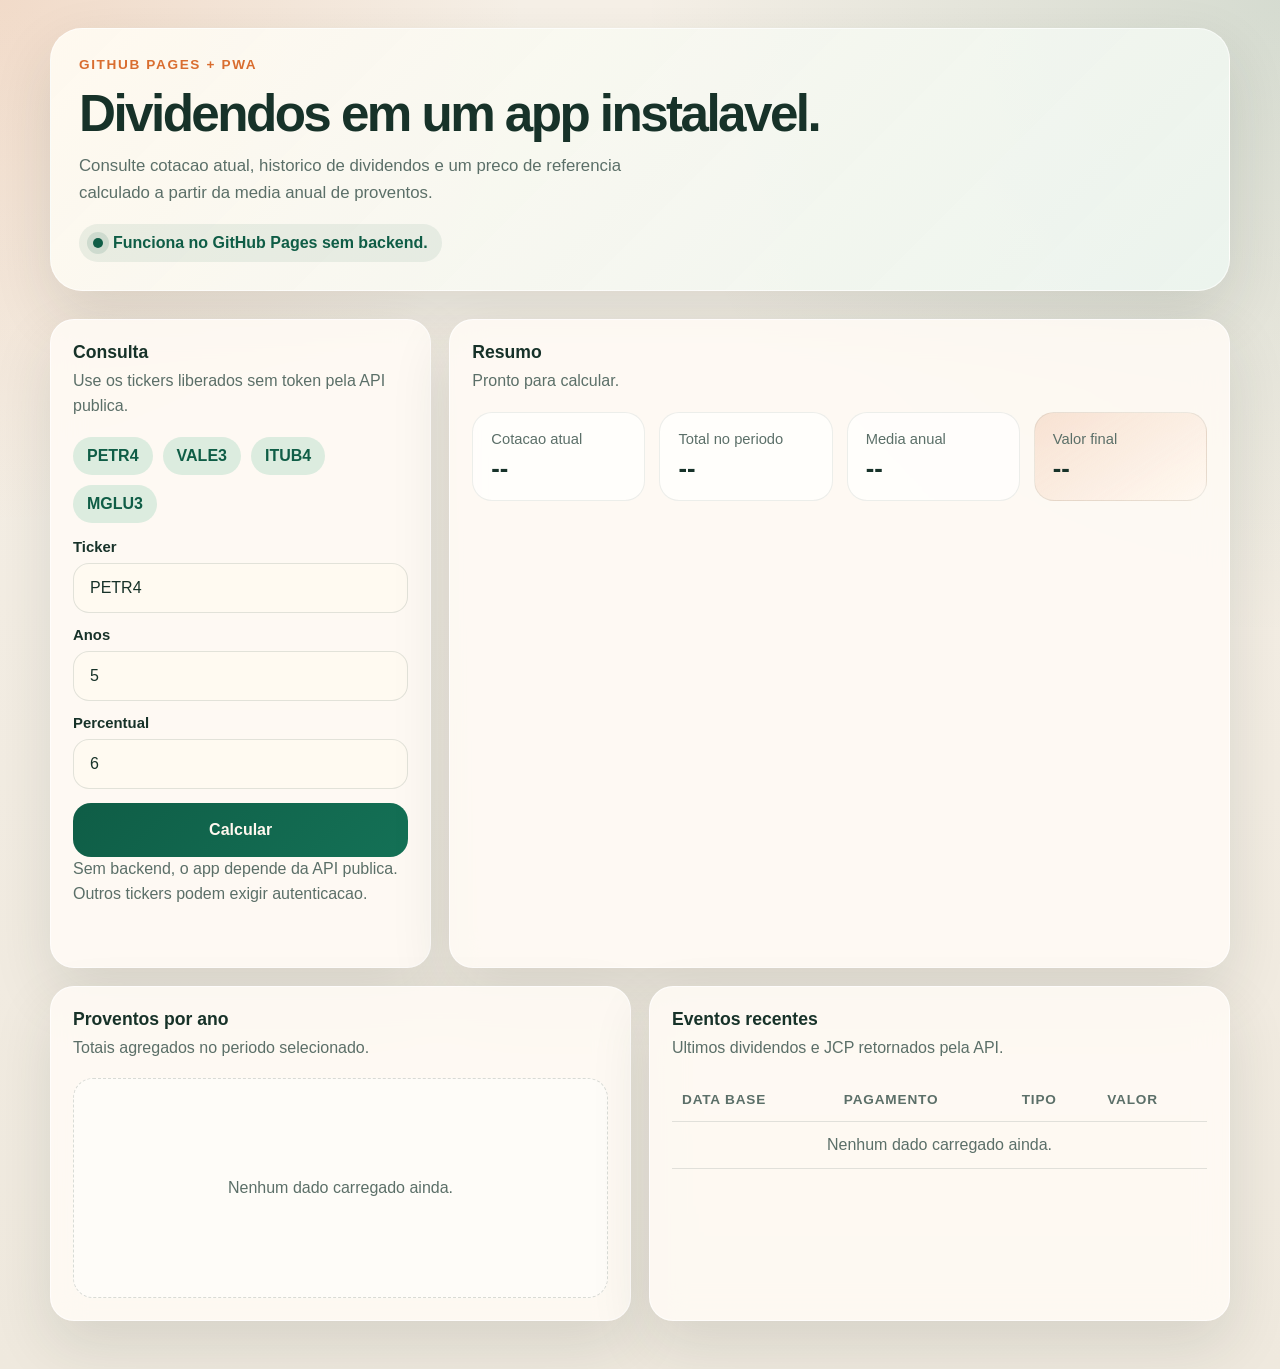
==== index.html @ 537c9e41 "Transforma projeto em app PWA para GitHub Pages" ====
<!doctype html>
<html lang="pt-BR">
  <head>
    <meta charset="UTF-8" />
    <meta name="viewport" content="width=device-width, initial-scale=1.0" />
    <title>Dividendos PWA</title>
    <meta
      name="description"
      content="App PWA para analisar historico de dividendos de acoes brasileiras."
    />
    <meta name="theme-color" content="#0f5d46" />
    <link rel="manifest" href="./manifest.webmanifest" />
    <link rel="icon" href="./assets/icon.svg" type="image/svg+xml" />
    <link rel="stylesheet" href="./styles.css" />
    <script type="module" src="./app.js"></script>
  </head>
  <body>
    <div class="page-shell">
      <header class="hero">
        <p class="eyebrow">GitHub Pages + PWA</p>
        <div class="hero-copy">
          <h1>Dividendos em um app instalavel.</h1>
          <p class="hero-text">
            Consulte cotacao atual, historico de dividendos e um preco de
            referencia calculado a partir da media anual de proventos.
          </p>
        </div>
        <div class="hero-note">
          <span class="status-dot" aria-hidden="true"></span>
          Funciona no GitHub Pages sem backend.
        </div>
      </header>

      <main class="layout">
        <section class="panel form-panel">
          <div class="panel-head">
            <h2>Consulta</h2>
            <p>Use os tickers liberados sem token pela API publica.</p>
          </div>

          <div class="ticker-pills" id="ticker-pills" aria-label="Tickers sugeridos"></div>

          <form id="quote-form" class="quote-form">
            <label class="field">
              <span>Ticker</span>
              <input
                id="ticker"
                name="ticker"
                type="text"
                inputmode="text"
                autocomplete="off"
                maxlength="8"
                placeholder="PETR4"
                value="PETR4"
                required
              />
            </label>

            <label class="field">
              <span>Anos</span>
              <input
                id="years"
                name="years"
                type="number"
                min="1"
                max="20"
                step="1"
                value="5"
                required
              />
            </label>

            <label class="field">
              <span>Percentual</span>
              <input
                id="percent"
                name="percent"
                type="number"
                min="1"
                max="100"
                step="1"
                value="6"
                required
              />
            </label>

            <button class="primary-button" type="submit" id="submit-button">
              Calcular
            </button>
          </form>

          <p class="caption">
            Sem backend, o app depende da API publica. Outros tickers podem
            exigir autenticacao.
          </p>

          <div id="feedback" class="feedback" role="status" aria-live="polite"></div>
        </section>

        <section class="panel metrics-panel">
          <div class="panel-head">
            <h2>Resumo</h2>
            <p id="summary-title">Pronto para calcular.</p>
          </div>

          <div class="metrics-grid" id="metrics-grid">
            <article class="metric-card">
              <span class="metric-label">Cotacao atual</span>
              <strong class="metric-value">--</strong>
            </article>
            <article class="metric-card">
              <span class="metric-label">Total no periodo</span>
              <strong class="metric-value">--</strong>
            </article>
            <article class="metric-card">
              <span class="metric-label">Media anual</span>
              <strong class="metric-value">--</strong>
            </article>
            <article class="metric-card accent-card">
              <span class="metric-label">Valor final</span>
              <strong class="metric-value">--</strong>
            </article>
          </div>

          <div class="details-grid" id="details-grid"></div>
        </section>

        <section class="panel chart-panel">
          <div class="panel-head">
            <h2>Proventos por ano</h2>
            <p>Totais agregados no periodo selecionado.</p>
          </div>
          <div id="year-bars" class="year-bars empty-state">
            Nenhum dado carregado ainda.
          </div>
        </section>

        <section class="panel table-panel">
          <div class="panel-head">
            <h2>Eventos recentes</h2>
            <p>Ultimos dividendos e JCP retornados pela API.</p>
          </div>
          <div class="table-wrap">
            <table>
              <thead>
                <tr>
                  <th>Data base</th>
                  <th>Pagamento</th>
                  <th>Tipo</th>
                  <th>Valor</th>
                </tr>
              </thead>
              <tbody id="events-body">
                <tr>
                  <td colspan="4" class="empty-row">Nenhum dado carregado ainda.</td>
                </tr>
              </tbody>
            </table>
          </div>
        </section>
      </main>
    </div>
  </body>
</html>
---- styles.css ----
:root {
  --bg: #f2eee5;
  --panel: rgba(255, 251, 245, 0.88);
  --panel-strong: #fffaf1;
  --text: #173229;
  --muted: #5b6f68;
  --line: rgba(23, 50, 41, 0.12);
  --brand: #0f5d46;
  --brand-soft: #dcecdf;
  --accent: #d96d2f;
  --shadow: 0 24px 60px rgba(36, 50, 45, 0.12);
  --radius: 24px;
  --radius-sm: 16px;
}

* {
  box-sizing: border-box;
}

html {
  background:
    radial-gradient(circle at top left, rgba(217, 109, 47, 0.16), transparent 28%),
    radial-gradient(circle at top right, rgba(15, 93, 70, 0.14), transparent 34%),
    linear-gradient(180deg, #f6f0e7 0%, #efe9de 100%);
  color: var(--text);
  font-family: "Avenir Next", "Segoe UI", sans-serif;
}

body {
  margin: 0;
  min-height: 100vh;
}

.page-shell {
  width: min(1180px, calc(100% - 32px));
  margin: 0 auto;
  padding: 28px 0 48px;
}

.hero {
  display: grid;
  gap: 18px;
  margin-bottom: 28px;
  padding: 28px;
  background: linear-gradient(135deg, rgba(255, 250, 241, 0.96), rgba(236, 245, 239, 0.92));
  border: 1px solid rgba(255, 255, 255, 0.65);
  border-radius: 32px;
  box-shadow: var(--shadow);
}

.eyebrow {
  margin: 0;
  color: var(--accent);
  font-size: 0.85rem;
  font-weight: 700;
  letter-spacing: 0.12em;
  text-transform: uppercase;
}

.hero-copy h1 {
  margin: 0;
  font-size: clamp(2.3rem, 4vw, 4.7rem);
  line-height: 0.95;
  letter-spacing: -0.05em;
}

.hero-text {
  max-width: 64ch;
  margin: 14px 0 0;
  color: var(--muted);
  font-size: 1.05rem;
  line-height: 1.6;
}

.hero-note {
  display: inline-flex;
  align-items: center;
  gap: 10px;
  width: fit-content;
  padding: 10px 14px;
  border-radius: 999px;
  background: rgba(15, 93, 70, 0.08);
  color: var(--brand);
  font-weight: 700;
}

.status-dot {
  width: 10px;
  height: 10px;
  border-radius: 999px;
  background: var(--brand);
  box-shadow: 0 0 0 6px rgba(15, 93, 70, 0.12);
}

.layout {
  display: grid;
  grid-template-columns: repeat(12, minmax(0, 1fr));
  gap: 18px;
}

.panel {
  padding: 22px;
  background: var(--panel);
  border: 1px solid rgba(255, 255, 255, 0.7);
  border-radius: var(--radius);
  box-shadow: var(--shadow);
  backdrop-filter: blur(16px);
}

.panel-head {
  margin-bottom: 18px;
}

.panel-head h2 {
  margin: 0 0 6px;
  font-size: 1.1rem;
}

.panel-head p,
.caption {
  margin: 0;
  color: var(--muted);
  line-height: 1.55;
}

.form-panel {
  grid-column: span 4;
}

.metrics-panel,
.chart-panel,
.table-panel {
  grid-column: span 8;
}

.chart-panel,
.table-panel {
  grid-column: span 6;
}

.ticker-pills {
  display: flex;
  flex-wrap: wrap;
  gap: 10px;
  margin-bottom: 16px;
}

.ticker-pill {
  border: 0;
  border-radius: 999px;
  padding: 10px 14px;
  background: var(--brand-soft);
  color: var(--brand);
  font: inherit;
  font-weight: 700;
  cursor: pointer;
  transition: transform 140ms ease, background 140ms ease;
}

.ticker-pill:hover,
.ticker-pill:focus-visible {
  transform: translateY(-1px);
  background: #cfe5d5;
  outline: none;
}

.quote-form {
  display: grid;
  gap: 14px;
}

.field {
  display: grid;
  gap: 8px;
}

.field span {
  font-size: 0.93rem;
  font-weight: 700;
}

.field input {
  width: 100%;
  min-height: 50px;
  border: 1px solid var(--line);
  border-radius: var(--radius-sm);
  padding: 0 16px;
  background: var(--panel-strong);
  color: var(--text);
  font: inherit;
}

.field input:focus-visible {
  outline: 2px solid rgba(15, 93, 70, 0.18);
  border-color: rgba(15, 93, 70, 0.4);
}

.primary-button {
  min-height: 54px;
  border: 0;
  border-radius: 18px;
  background: linear-gradient(135deg, var(--brand), #147156);
  color: #fff8ef;
  font: inherit;
  font-weight: 800;
  cursor: pointer;
  transition: transform 140ms ease, opacity 140ms ease;
}

.primary-button:hover,
.primary-button:focus-visible {
  transform: translateY(-1px);
  outline: none;
}

.primary-button:disabled {
  cursor: progress;
  opacity: 0.72;
  transform: none;
}

.feedback {
  min-height: 24px;
  margin-top: 14px;
  color: var(--muted);
  line-height: 1.5;
}

.feedback.error {
  color: #a43d23;
}

.metrics-grid {
  display: grid;
  grid-template-columns: repeat(4, minmax(0, 1fr));
  gap: 14px;
}

.metric-card {
  display: grid;
  gap: 8px;
  padding: 18px;
  border-radius: 20px;
  background: rgba(255, 255, 255, 0.62);
  border: 1px solid rgba(23, 50, 41, 0.08);
}

.accent-card {
  background: linear-gradient(145deg, rgba(217, 109, 47, 0.16), rgba(255, 248, 240, 0.86));
}

.metric-label {
  color: var(--muted);
  font-size: 0.92rem;
}

.metric-value {
  font-size: clamp(1.35rem, 2vw, 2rem);
  line-height: 1.05;
}

.details-grid {
  display: grid;
  grid-template-columns: repeat(3, minmax(0, 1fr));
  gap: 14px;
  margin-top: 16px;
}

.detail-card {
  padding: 16px;
  border-radius: 18px;
  background: rgba(255, 255, 255, 0.56);
  border: 1px solid rgba(23, 50, 41, 0.08);
}

.detail-card strong,
.detail-card span {
  display: block;
}

.detail-card strong {
  margin-bottom: 8px;
  font-size: 1rem;
}

.detail-card span {
  color: var(--muted);
}

.year-bars {
  display: grid;
  gap: 12px;
}

.empty-state {
  min-height: 220px;
  place-items: center;
  display: grid;
  color: var(--muted);
  background: rgba(255, 255, 255, 0.42);
  border-radius: 20px;
  border: 1px dashed rgba(23, 50, 41, 0.16);
}

.bar-row {
  display: grid;
  grid-template-columns: 70px 1fr auto;
  align-items: center;
  gap: 14px;
}

.bar-label,
.bar-value {
  font-weight: 700;
}

.bar-track {
  position: relative;
  height: 18px;
  background: rgba(15, 93, 70, 0.08);
  border-radius: 999px;
  overflow: hidden;
}

.bar-fill {
  height: 100%;
  border-radius: inherit;
  background: linear-gradient(90deg, var(--brand), var(--accent));
}

.table-wrap {
  overflow-x: auto;
}

table {
  width: 100%;
  border-collapse: collapse;
}

th,
td {
  padding: 14px 10px;
  text-align: left;
  border-bottom: 1px solid var(--line);
}

th {
  color: var(--muted);
  font-size: 0.85rem;
  text-transform: uppercase;
  letter-spacing: 0.06em;
}

.empty-row {
  color: var(--muted);
  text-align: center;
}

@media (max-width: 980px) {
  .form-panel,
  .metrics-panel,
  .chart-panel,
  .table-panel {
    grid-column: span 12;
  }

  .metrics-grid,
  .details-grid {
    grid-template-columns: repeat(2, minmax(0, 1fr));
  }
}

@media (max-width: 640px) {
  .page-shell {
    width: min(100% - 20px, 1180px);
    padding-top: 18px;
  }

  .hero,
  .panel {
    padding: 18px;
    border-radius: 24px;
  }

  .metrics-grid,
  .details-grid {
    grid-template-columns: 1fr;
  }

  .bar-row {
    grid-template-columns: 1fr;
  }
}
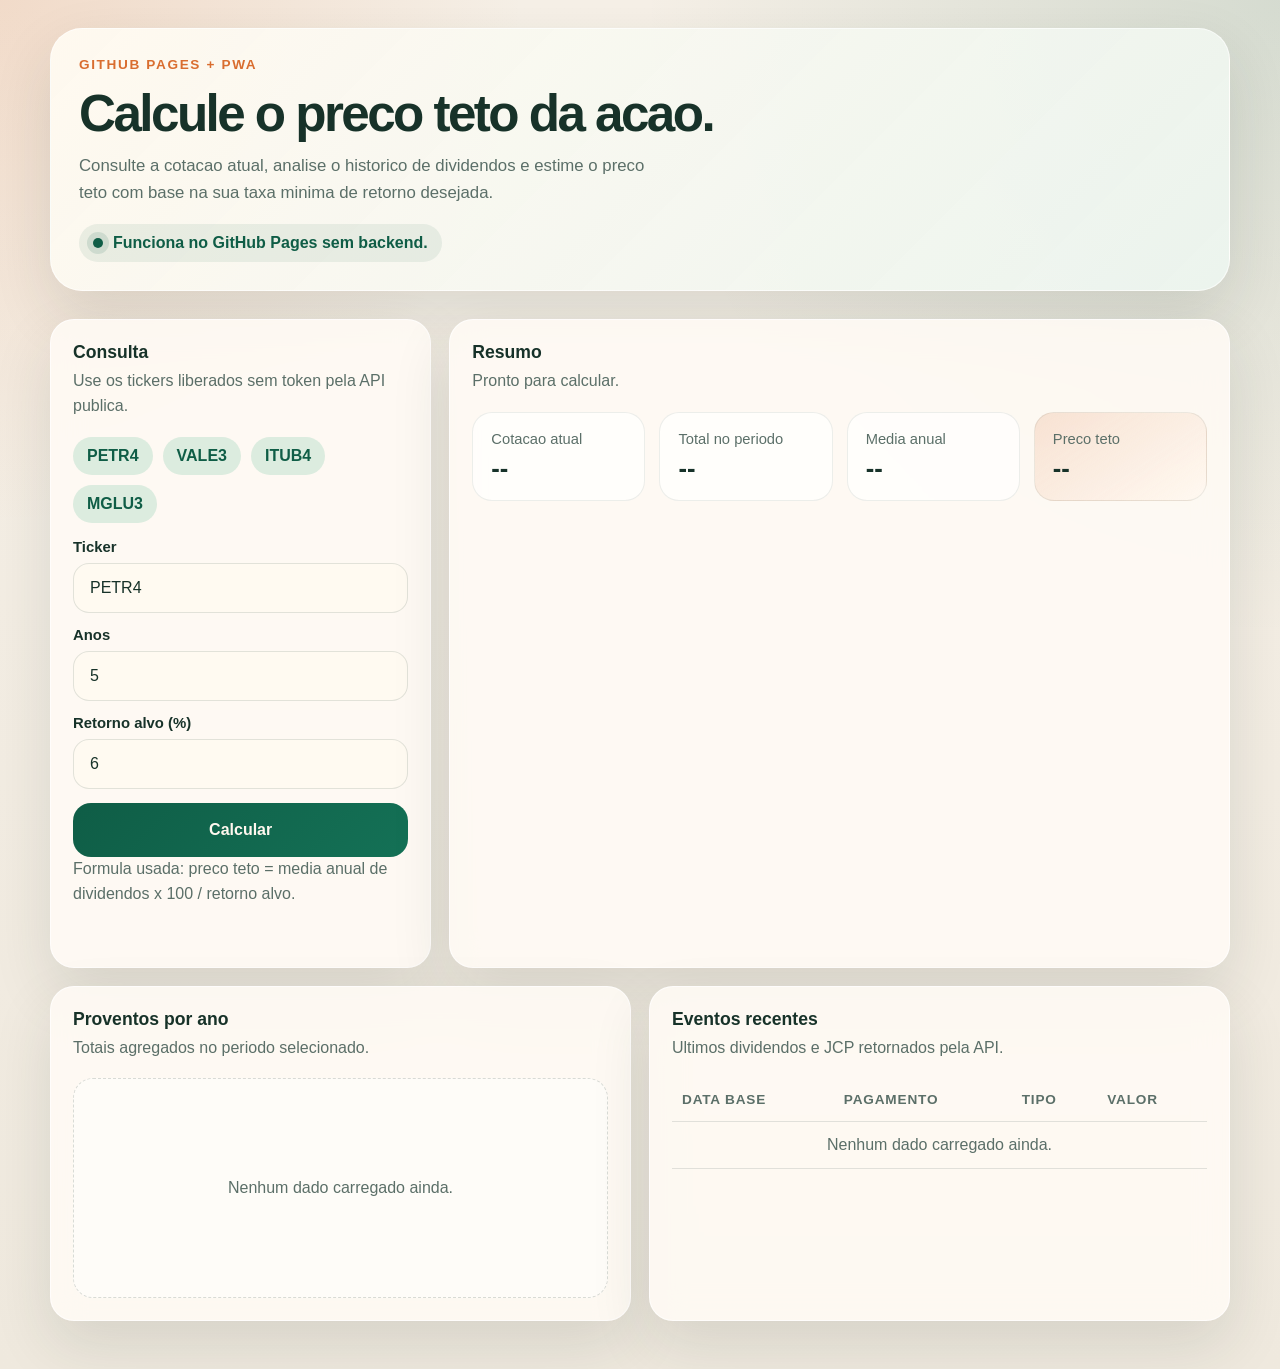
==== commit 2be0256b: "Foca app no calculo de preco teto" ====
--- a/index.html
+++ b/index.html
@@ -3,10 +3,10 @@
   <head>
     <meta charset="UTF-8" />
     <meta name="viewport" content="width=device-width, initial-scale=1.0" />
-    <title>Dividendos PWA</title>
+    <title>Preco Teto de Acoes</title>
     <meta
       name="description"
-      content="App PWA para analisar historico de dividendos de acoes brasileiras."
+      content="App PWA para calcular o preco teto de acoes brasileiras a partir do historico de dividendos."
     />
     <meta name="theme-color" content="#0f5d46" />
     <link rel="manifest" href="./manifest.webmanifest" />
@@ -19,10 +19,10 @@
       <header class="hero">
         <p class="eyebrow">GitHub Pages + PWA</p>
         <div class="hero-copy">
-          <h1>Dividendos em um app instalavel.</h1>
+          <h1>Calcule o preco teto da acao.</h1>
           <p class="hero-text">
-            Consulte cotacao atual, historico de dividendos e um preco de
-            referencia calculado a partir da media anual de proventos.
+            Consulte a cotacao atual, analise o historico de dividendos e estime
+            o preco teto com base na sua taxa minima de retorno desejada.
           </p>
         </div>
         <div class="hero-note">
@@ -71,7 +71,7 @@
             </label>
 
             <label class="field">
-              <span>Percentual</span>
+              <span>Retorno alvo (%)</span>
               <input
                 id="percent"
                 name="percent"
@@ -90,8 +90,7 @@
           </form>
 
           <p class="caption">
-            Sem backend, o app depende da API publica. Outros tickers podem
-            exigir autenticacao.
+            Formula usada: preco teto = media anual de dividendos x 100 / retorno alvo.
           </p>
 
           <div id="feedback" class="feedback" role="status" aria-live="polite"></div>
@@ -117,7 +116,7 @@
               <strong class="metric-value">--</strong>
             </article>
             <article class="metric-card accent-card">
-              <span class="metric-label">Valor final</span>
+              <span class="metric-label">Preco teto</span>
               <strong class="metric-value">--</strong>
             </article>
           </div>
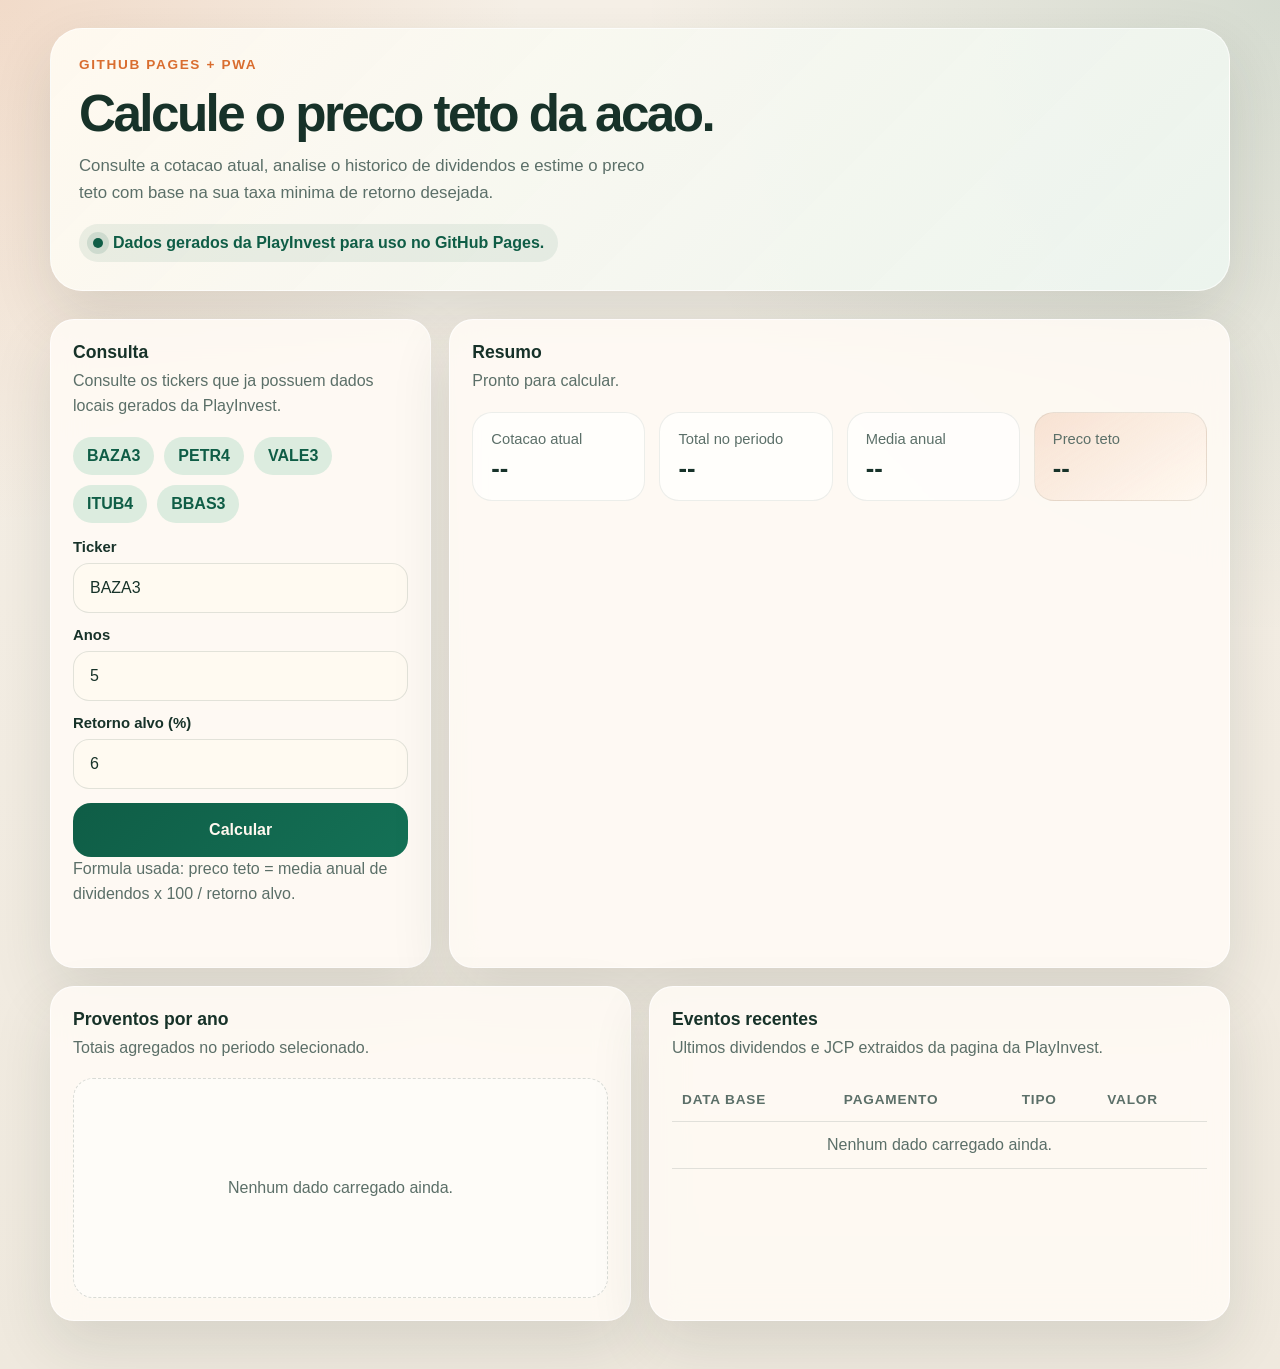
==== commit 64b33394: "Integra dados da PlayInvest via JSON estatico" ====
--- a/index.html
+++ b/index.html
@@ -27,7 +27,7 @@
         </div>
         <div class="hero-note">
           <span class="status-dot" aria-hidden="true"></span>
-          Funciona no GitHub Pages sem backend.
+          Dados gerados da PlayInvest para uso no GitHub Pages.
         </div>
       </header>
 
@@ -35,7 +35,7 @@
         <section class="panel form-panel">
           <div class="panel-head">
             <h2>Consulta</h2>
-            <p>Use os tickers liberados sem token pela API publica.</p>
+            <p>Consulte os tickers que ja possuem dados locais gerados da PlayInvest.</p>
           </div>
 
           <div class="ticker-pills" id="ticker-pills" aria-label="Tickers sugeridos"></div>
@@ -50,8 +50,8 @@
                 inputmode="text"
                 autocomplete="off"
                 maxlength="8"
-                placeholder="PETR4"
-                value="PETR4"
+                placeholder="BAZA3"
+                value="BAZA3"
                 required
               />
             </label>
@@ -137,7 +137,7 @@
         <section class="panel table-panel">
           <div class="panel-head">
             <h2>Eventos recentes</h2>
-            <p>Ultimos dividendos e JCP retornados pela API.</p>
+            <p>Ultimos dividendos e JCP extraidos da pagina da PlayInvest.</p>
           </div>
           <div class="table-wrap">
             <table>
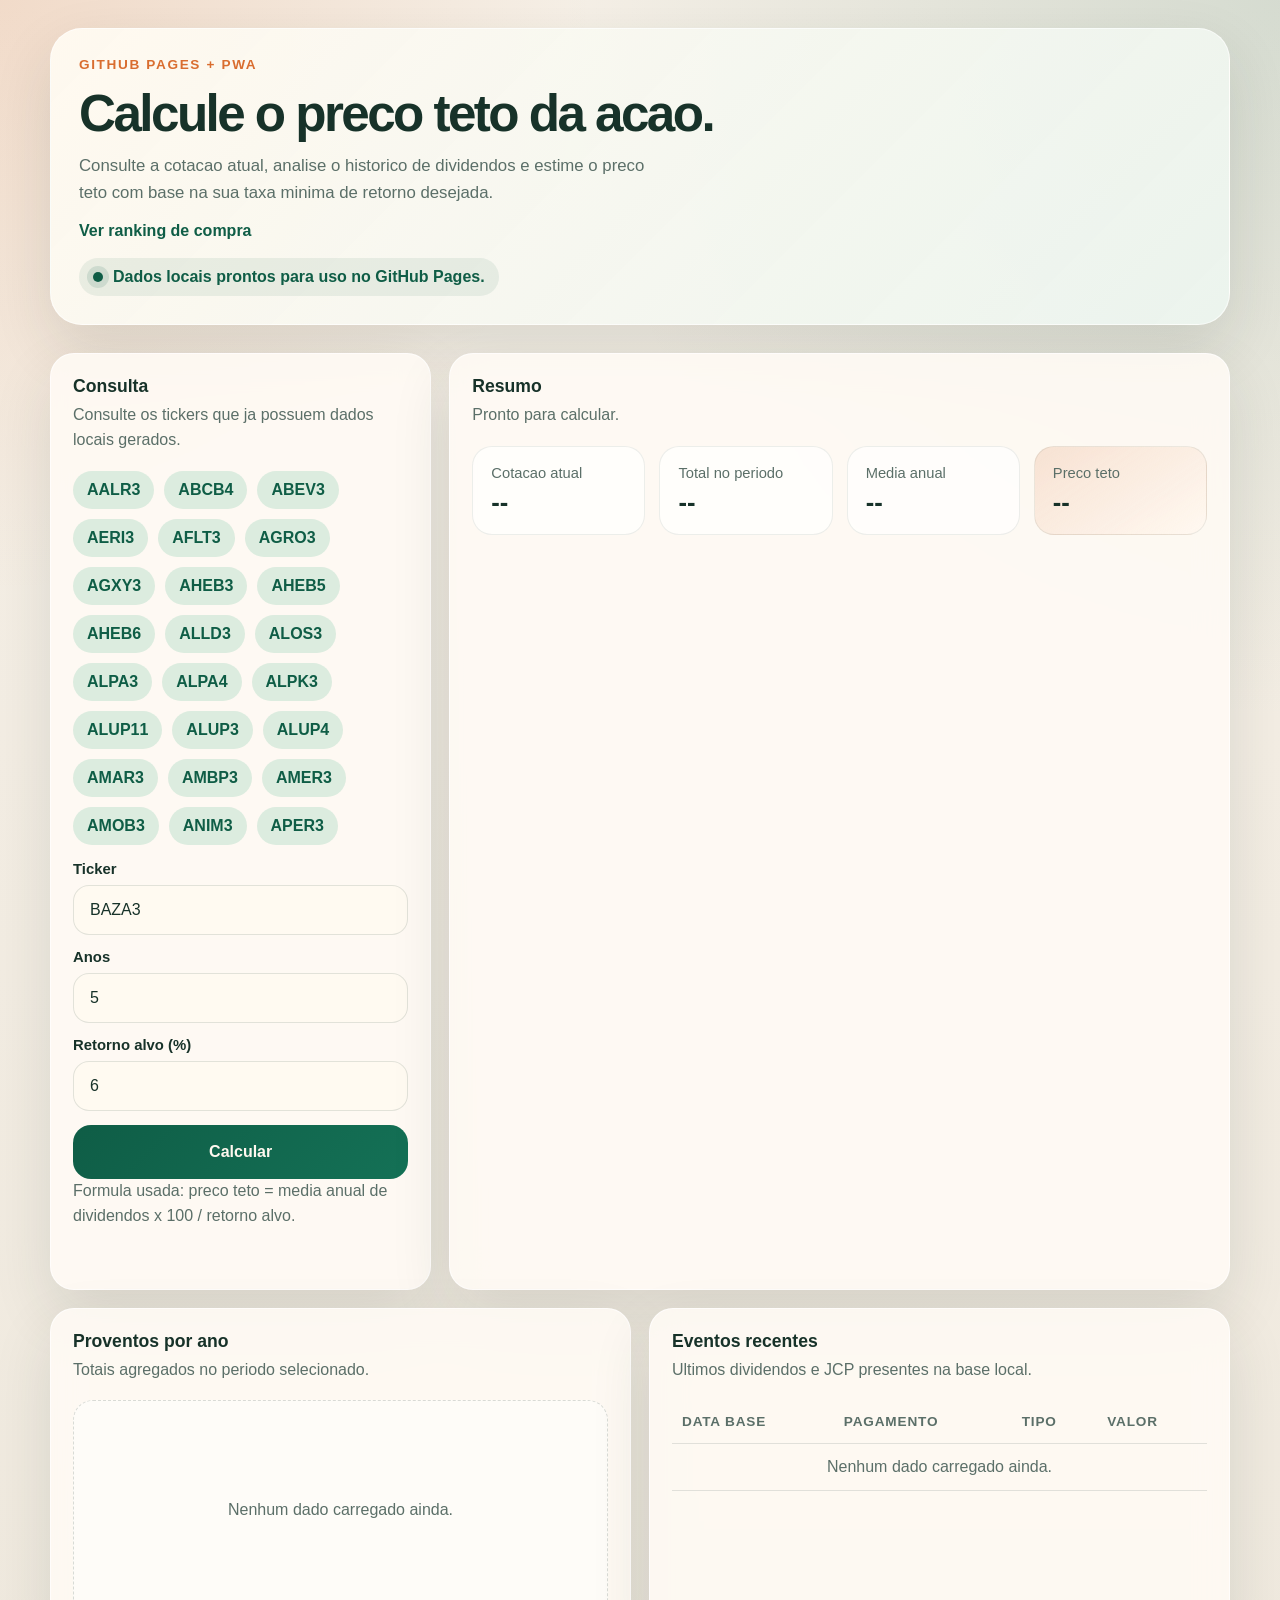
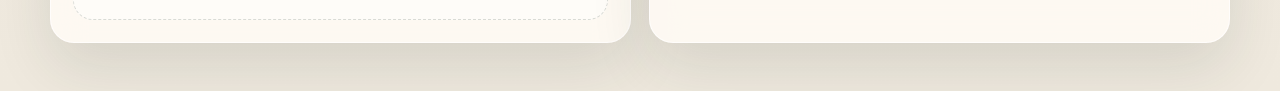
==== commit 7deb1a1d: "Adiciona ranking e amplia base local de acoes" ====
--- a/index.html
+++ b/index.html
@@ -24,10 +24,13 @@
             Consulte a cotacao atual, analise o historico de dividendos e estime
             o preco teto com base na sua taxa minima de retorno desejada.
           </p>
+          <p class="hero-links">
+            <a href="./ranking.html">Ver ranking de compra</a>
+          </p>
         </div>
         <div class="hero-note">
           <span class="status-dot" aria-hidden="true"></span>
-          Dados gerados da PlayInvest para uso no GitHub Pages.
+          Dados locais prontos para uso no GitHub Pages.
         </div>
       </header>
 
@@ -35,7 +38,7 @@
         <section class="panel form-panel">
           <div class="panel-head">
             <h2>Consulta</h2>
-            <p>Consulte os tickers que ja possuem dados locais gerados da PlayInvest.</p>
+            <p>Consulte os tickers que ja possuem dados locais gerados.</p>
           </div>
 
           <div class="ticker-pills" id="ticker-pills" aria-label="Tickers sugeridos"></div>
@@ -137,7 +140,7 @@
         <section class="panel table-panel">
           <div class="panel-head">
             <h2>Eventos recentes</h2>
-            <p>Ultimos dividendos e JCP extraidos da pagina da PlayInvest.</p>
+            <p>Ultimos dividendos e JCP presentes na base local.</p>
           </div>
           <div class="table-wrap">
             <table>
--- a/styles.css
+++ b/styles.css
@@ -72,6 +72,22 @@
   line-height: 1.6;
 }
 
+.hero-links {
+  margin: 16px 0 0;
+}
+
+.hero-links a {
+  color: var(--brand);
+  font-weight: 800;
+  text-decoration: none;
+}
+
+.hero-links a:hover,
+.hero-links a:focus-visible {
+  text-decoration: underline;
+  outline: none;
+}
+
 .hero-note {
   display: inline-flex;
   align-items: center;
@@ -332,6 +348,61 @@
   overflow-x: auto;
 }
 
+.table-panel-wide {
+  grid-column: span 12;
+}
+
+.ranking-cards {
+  display: grid;
+  grid-template-columns: repeat(3, minmax(0, 1fr));
+  gap: 14px;
+}
+
+.ranking-card {
+  display: grid;
+  gap: 8px;
+  padding: 18px;
+  border-radius: 20px;
+  background: rgba(255, 255, 255, 0.62);
+  border: 1px solid rgba(23, 50, 41, 0.08);
+}
+
+.ranking-position {
+  color: var(--accent);
+  font-size: 0.82rem;
+  font-weight: 800;
+  letter-spacing: 0.08em;
+  text-transform: uppercase;
+}
+
+.ranking-badge {
+  display: inline-flex;
+  width: fit-content;
+  padding: 8px 12px;
+  border-radius: 999px;
+  font-weight: 800;
+}
+
+.ranking-badge.positive {
+  background: rgba(15, 93, 70, 0.12);
+  color: var(--brand);
+}
+
+.ranking-badge.negative {
+  background: rgba(169, 61, 35, 0.12);
+  color: #a43d23;
+}
+
+.positive-text {
+  color: var(--brand);
+  font-weight: 800;
+}
+
+.negative-text {
+  color: #a43d23;
+  font-weight: 800;
+}
+
 table {
   width: 100%;
   border-collapse: collapse;
@@ -365,7 +436,8 @@
   }
 
   .metrics-grid,
-  .details-grid {
+  .details-grid,
+  .ranking-cards {
     grid-template-columns: repeat(2, minmax(0, 1fr));
   }
 }
@@ -383,7 +455,8 @@
   }
 
   .metrics-grid,
-  .details-grid {
+  .details-grid,
+  .ranking-cards {
     grid-template-columns: 1fr;
   }
 
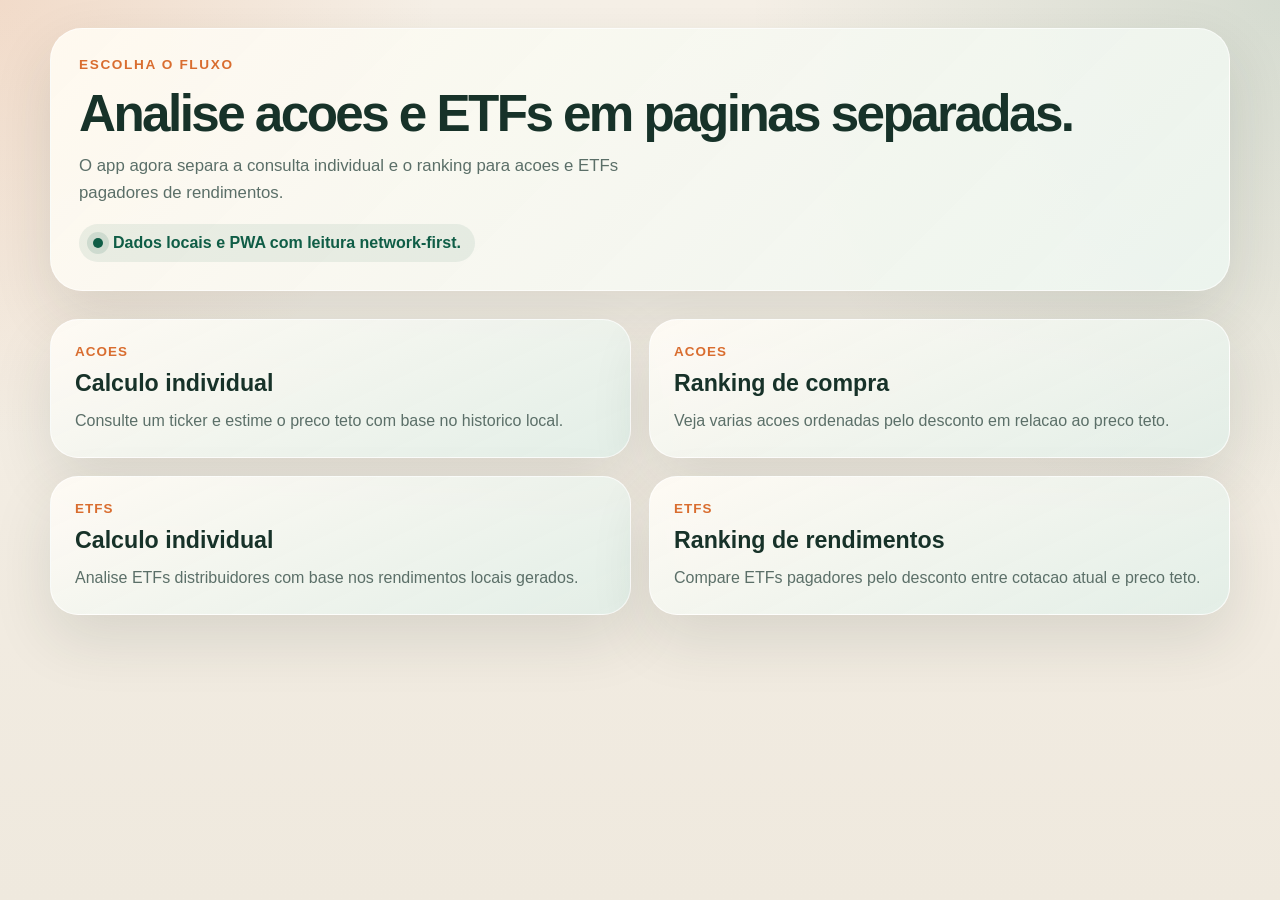
==== commit 5bb5ac8a: "Add separate ETF pages and data pipeline" ====
--- a/index.html
+++ b/index.html
@@ -3,163 +3,63 @@
   <head>
     <meta charset="UTF-8" />
     <meta name="viewport" content="width=device-width, initial-scale=1.0" />
-    <title>Preco Teto de Acoes</title>
+    <title>Dividendos PWA</title>
     <meta
       name="description"
-      content="App PWA para calcular o preco teto de acoes brasileiras a partir do historico de dividendos."
+      content="Escolha entre calculo e ranking de acoes e ETFs pagadores de rendimentos."
     />
     <meta name="theme-color" content="#0f5d46" />
     <link rel="manifest" href="./manifest.webmanifest" />
     <link rel="icon" href="./assets/icon.svg" type="image/svg+xml" />
     <link rel="stylesheet" href="./styles.css" />
-    <script type="module" src="./app.js"></script>
+    <script>
+      const params = new URLSearchParams(window.location.search);
+      if (params.has("ticker") || params.has("years") || params.has("percent")) {
+        window.location.replace(`./acoes.html${window.location.search}${window.location.hash}`);
+      }
+    </script>
   </head>
   <body>
     <div class="page-shell">
       <header class="hero">
-        <p class="eyebrow">GitHub Pages + PWA</p>
+        <p class="eyebrow">Escolha o fluxo</p>
         <div class="hero-copy">
-          <h1>Calcule o preco teto da acao.</h1>
+          <h1>Analise acoes e ETFs em paginas separadas.</h1>
           <p class="hero-text">
-            Consulte a cotacao atual, analise o historico de dividendos e estime
-            o preco teto com base na sua taxa minima de retorno desejada.
-          </p>
-          <p class="hero-links">
-            <a href="./ranking.html">Ver ranking de compra</a>
+            O app agora separa a consulta individual e o ranking para acoes e
+            ETFs pagadores de rendimentos.
           </p>
         </div>
         <div class="hero-note">
           <span class="status-dot" aria-hidden="true"></span>
-          Dados locais prontos para uso no GitHub Pages.
+          Dados locais e PWA com leitura network-first.
         </div>
       </header>
 
-      <main class="layout">
-        <section class="panel form-panel">
-          <div class="panel-head">
-            <h2>Consulta</h2>
-            <p>Consulte os tickers que ja possuem dados locais gerados.</p>
-          </div>
+      <main class="landing-grid">
+        <a class="landing-card" href="./acoes.html">
+          <span class="landing-kicker">Acoes</span>
+          <strong>Calculo individual</strong>
+          <p>Consulte um ticker e estime o preco teto com base no historico local.</p>
+        </a>
 
-          <div class="ticker-pills" id="ticker-pills" aria-label="Tickers sugeridos"></div>
+        <a class="landing-card" href="./acoes-ranking.html">
+          <span class="landing-kicker">Acoes</span>
+          <strong>Ranking de compra</strong>
+          <p>Veja varias acoes ordenadas pelo desconto em relacao ao preco teto.</p>
+        </a>
 
-          <form id="quote-form" class="quote-form">
-            <label class="field">
-              <span>Ticker</span>
-              <input
-                id="ticker"
-                name="ticker"
-                type="text"
-                inputmode="text"
-                autocomplete="off"
-                maxlength="8"
-                placeholder="BAZA3"
-                value="BAZA3"
-                required
-              />
-            </label>
+        <a class="landing-card" href="./etfs.html">
+          <span class="landing-kicker">ETFs</span>
+          <strong>Calculo individual</strong>
+          <p>Analise ETFs distribuidores com base nos rendimentos locais gerados.</p>
+        </a>
 
-            <label class="field">
-              <span>Anos</span>
-              <input
-                id="years"
-                name="years"
-                type="number"
-                min="1"
-                max="20"
-                step="1"
-                value="5"
-                required
-              />
-            </label>
-
-            <label class="field">
-              <span>Retorno alvo (%)</span>
-              <input
-                id="percent"
-                name="percent"
-                type="number"
-                min="1"
-                max="100"
-                step="1"
-                value="6"
-                required
-              />
-            </label>
-
-            <button class="primary-button" type="submit" id="submit-button">
-              Calcular
-            </button>
-          </form>
-
-          <p class="caption">
-            Formula usada: preco teto = media anual de dividendos x 100 / retorno alvo.
-          </p>
-
-          <div id="feedback" class="feedback" role="status" aria-live="polite"></div>
-        </section>
-
-        <section class="panel metrics-panel">
-          <div class="panel-head">
-            <h2>Resumo</h2>
-            <p id="summary-title">Pronto para calcular.</p>
-          </div>
-
-          <div class="metrics-grid" id="metrics-grid">
-            <article class="metric-card">
-              <span class="metric-label">Cotacao atual</span>
-              <strong class="metric-value">--</strong>
-            </article>
-            <article class="metric-card">
-              <span class="metric-label">Total no periodo</span>
-              <strong class="metric-value">--</strong>
-            </article>
-            <article class="metric-card">
-              <span class="metric-label">Media anual</span>
-              <strong class="metric-value">--</strong>
-            </article>
-            <article class="metric-card accent-card">
-              <span class="metric-label">Preco teto</span>
-              <strong class="metric-value">--</strong>
-            </article>
-          </div>
-
-          <div class="details-grid" id="details-grid"></div>
-        </section>
-
-        <section class="panel chart-panel">
-          <div class="panel-head">
-            <h2>Proventos por ano</h2>
-            <p>Totais agregados no periodo selecionado.</p>
-          </div>
-          <div id="year-bars" class="year-bars empty-state">
-            Nenhum dado carregado ainda.
-          </div>
-        </section>
-
-        <section class="panel table-panel">
-          <div class="panel-head">
-            <h2>Eventos recentes</h2>
-            <p>Ultimos dividendos e JCP presentes na base local.</p>
-          </div>
-          <div class="table-wrap">
-            <table>
-              <thead>
-                <tr>
-                  <th>Data base</th>
-                  <th>Pagamento</th>
-                  <th>Tipo</th>
-                  <th>Valor</th>
-                </tr>
-              </thead>
-              <tbody id="events-body">
-                <tr>
-                  <td colspan="4" class="empty-row">Nenhum dado carregado ainda.</td>
-                </tr>
-              </tbody>
-            </table>
-          </div>
-        </section>
+        <a class="landing-card" href="./etfs-ranking.html">
+          <span class="landing-kicker">ETFs</span>
+          <strong>Ranking de rendimentos</strong>
+          <p>Compare ETFs pagadores pelo desconto entre cotacao atual e preco teto.</p>
+        </a>
       </main>
     </div>
   </body>
--- a/styles.css
+++ b/styles.css
@@ -73,6 +73,9 @@
 }
 
 .hero-links {
+  display: flex;
+  flex-wrap: wrap;
+  gap: 16px;
   margin: 16px 0 0;
 }
 
@@ -114,6 +117,51 @@
   gap: 18px;
 }
 
+.landing-grid {
+  display: grid;
+  grid-template-columns: repeat(2, minmax(0, 1fr));
+  gap: 18px;
+}
+
+.landing-card {
+  display: grid;
+  gap: 12px;
+  padding: 24px;
+  background: linear-gradient(155deg, rgba(255, 251, 245, 0.95), rgba(225, 238, 231, 0.9));
+  border: 1px solid rgba(255, 255, 255, 0.72);
+  border-radius: 28px;
+  box-shadow: var(--shadow);
+  color: inherit;
+  text-decoration: none;
+  transition: transform 140ms ease, box-shadow 140ms ease;
+}
+
+.landing-card:hover,
+.landing-card:focus-visible {
+  transform: translateY(-2px);
+  box-shadow: 0 28px 70px rgba(36, 50, 45, 0.16);
+  outline: none;
+}
+
+.landing-card strong {
+  font-size: 1.45rem;
+  line-height: 1.05;
+}
+
+.landing-card p {
+  margin: 0;
+  color: var(--muted);
+  line-height: 1.6;
+}
+
+.landing-kicker {
+  color: var(--accent);
+  font-size: 0.84rem;
+  font-weight: 800;
+  letter-spacing: 0.08em;
+  text-transform: uppercase;
+}
+
 .panel {
   padding: 22px;
   background: var(--panel);
@@ -206,9 +254,39 @@
   font: inherit;
 }
 
+.field select {
+  width: 100%;
+  min-height: 50px;
+  border: 1px solid var(--line);
+  border-radius: var(--radius-sm);
+  padding: 0 16px;
+  background: var(--panel-strong);
+  color: var(--text);
+  font: inherit;
+}
+
 .field input:focus-visible {
   outline: 2px solid rgba(15, 93, 70, 0.18);
   border-color: rgba(15, 93, 70, 0.4);
+}
+
+.field select:focus-visible {
+  outline: 2px solid rgba(15, 93, 70, 0.18);
+  border-color: rgba(15, 93, 70, 0.4);
+}
+
+.check-field {
+  display: flex;
+  align-items: center;
+  gap: 10px;
+  color: var(--text);
+  font-weight: 700;
+}
+
+.check-field input {
+  width: 18px;
+  height: 18px;
+  accent-color: var(--brand);
 }
 
 .primary-button {
@@ -235,6 +313,23 @@
   transform: none;
 }
 
+.secondary-button {
+  min-height: 42px;
+  border: 1px solid var(--line);
+  border-radius: 14px;
+  padding: 0 14px;
+  background: rgba(255, 255, 255, 0.7);
+  color: var(--text);
+  font: inherit;
+  font-weight: 700;
+  cursor: pointer;
+}
+
+.secondary-button:disabled {
+  opacity: 0.45;
+  cursor: not-allowed;
+}
+
 .feedback {
   min-height: 24px;
   margin-top: 14px;
@@ -350,6 +445,19 @@
 
 .table-panel-wide {
   grid-column: span 12;
+}
+
+.pagination-bar {
+  display: flex;
+  align-items: center;
+  justify-content: flex-end;
+  gap: 12px;
+  margin-top: 16px;
+}
+
+.page-status {
+  color: var(--muted);
+  font-weight: 700;
 }
 
 .ranking-cards {
@@ -435,6 +543,7 @@
     grid-column: span 12;
   }
 
+  .landing-grid,
   .metrics-grid,
   .details-grid,
   .ranking-cards {
@@ -454,6 +563,7 @@
     border-radius: 24px;
   }
 
+  .landing-grid,
   .metrics-grid,
   .details-grid,
   .ranking-cards {
